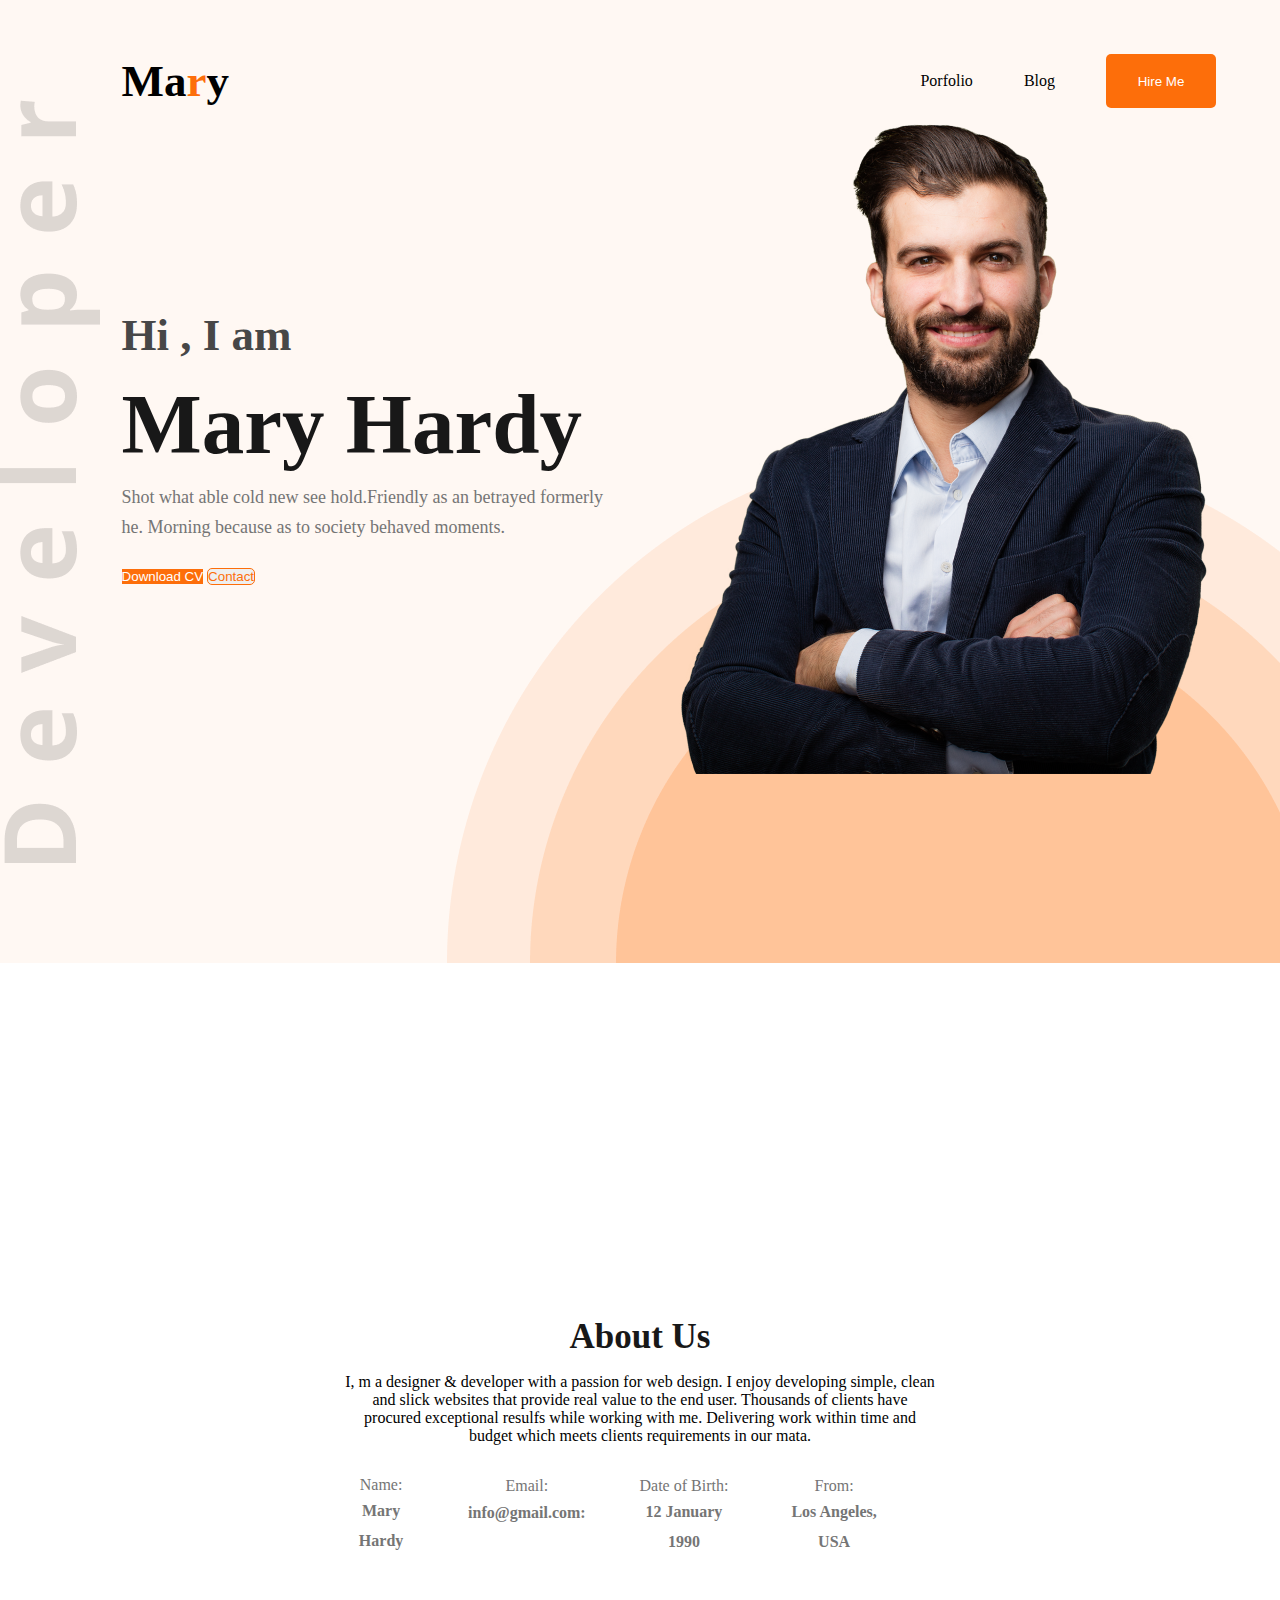
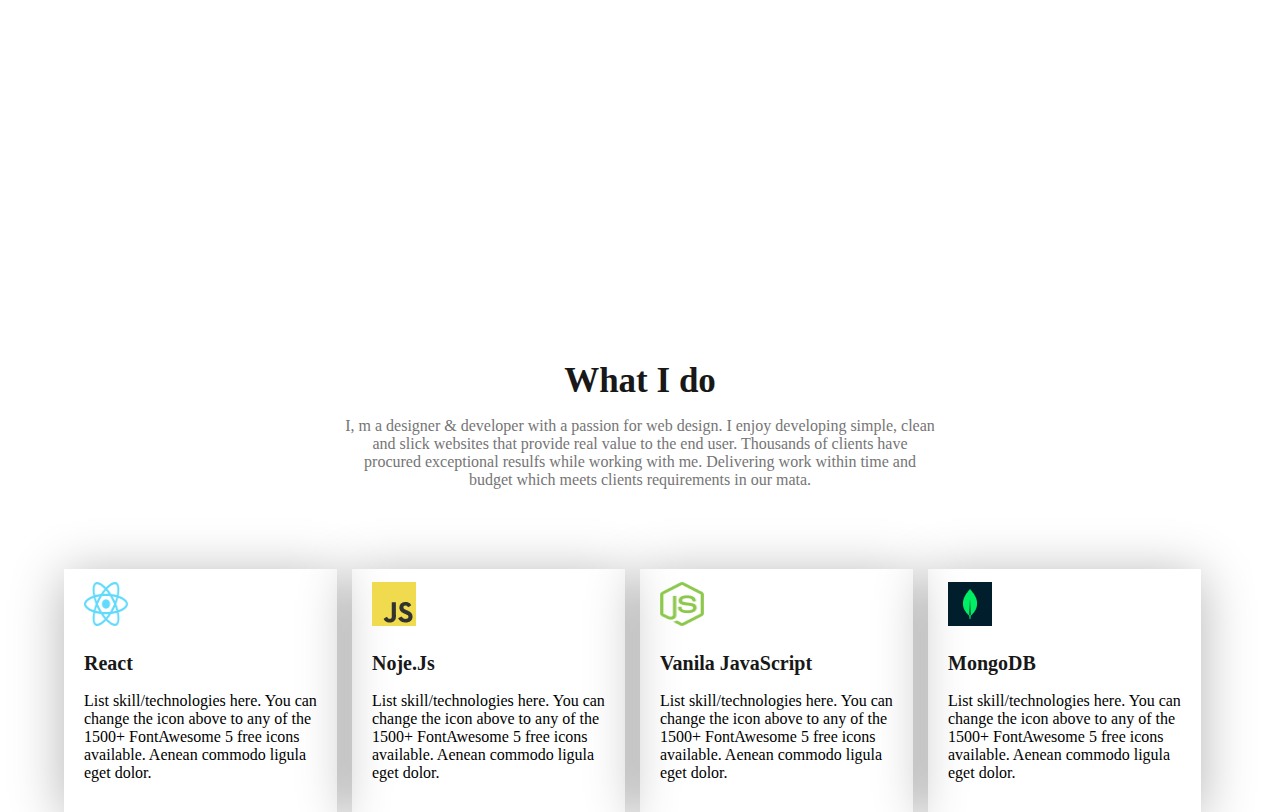
==== Developer_portfolio/index.html @ 8cbf81a9 "samia" ====
<!DOCTYPE html>
<html lang="en">
<head>
    <meta charset="UTF-8">
    <meta http-equiv="X-UA-Compatible" content="IE=edge">
    <meta name="viewport" content="width=device-width, initial-scale=1.0">
    <title>Developer Portfolio</title>
    <link href="https://cdn.jsdelivr.net/npm/bootstrap@5.0.2/dist/css/bootstrap.min.css" rel="stylesheet" integrity="sha384-EVSTQN3/azprG1Anm3QDgpJLIm9Nao0Yz1ztcQTwFspd3yD65VohhpuuCOmLASjC" crossorigin="anonymous">
    <link rel="stylesheet" href="https://cdnjs.cloudflare.com/ajax/libs/font-awesome/6.2.1/css/all.min.css" integrity="sha512-MV7K8+y+gLIBoVD59lQIYicR65iaqukzvf/nwasF0nqhPay5w/9lJmVM2hMDcnK1OnMGCdVK+iQrJ7lzPJQd1w==" crossorigin="anonymous" referrerpolicy="no-referrer" />
    <link rel="stylesheet" href="style.css">
</head>
<body>
    <header>
        
        <div class="container">
        <nav>
            <h2 class="header-title">Ma<span class="text-color">r</span>y</h2>
            <ul class="nav">
                <li>Porfolio</li>
                <li>Blog</li>
                <li><button class="baton">Hire Me</button></li>
            </ul>
        </nav>
    <div class="banner">
        <div class="banner-part1">
<h2 class="header2">Hi , I am</h2>
<h1 class="header1">Mary Hardy</h1>
<p>Shot what able cold new see hold.Friendly as an betrayed formerly <br>he. Morning because as to society behaved moments.</p>
<button class="btn btn1 btn-lg me-2"type="button"><i class="fa-solid fa-download me-2"></i>Download CV</button>
<button class="btn btn2 btn-lg"type="button"><i class="fa-solid fa-phone me-2"></i>Contact</button>

        </div>
        <div class="banner-part2">
            <img src="images/hardy.png"class="img-fluid" alt="hardy">
        </div>
    </div>
    
    </div>
    </header>
    <main>
        <section id="about">
            <div class="container about">
                <h2 class="section-title">About Us</h2>
                <p>I, m a designer & developer with a passion for web design. I enjoy developing simple, clean and slick websites that provide real value to the end user. Thousands of clients have procured exceptional resulfs while working with me. Delivering work within time and budget which meets clients requirements in our mata.</p>

            <div class="admin">
                <div class="sub-ad1">
                    <p class="name">Name:</p>
                    <p class="dec">Mary Hardy</p>
                </div>
                <div class="sub-ad1">
                    <p class="name">Email:</p>
                    <p class="dec">info@gmail.com:</p>
                </div>
                <div class="sub-ad1">
                    <p class="name">Date of Birth:</p>
                    <p class="dec">12 January 1990</p>
                </div>
                <div class="sub-ad1">
                    <p class="name">From:</p>
                    <p class="dec">
                        Los Angeles, USA</p>
                </div>
            </div>
            </div>
        </section>
        <section id="about2">
            <div class="container  about2">
                <h2 class="section-title">What I do</h2>
                <p>I, m a designer & developer with a passion for web design. I enjoy developing simple, clean and slick websites that provide real value to the end user. Thousands of clients have procured exceptional resulfs while working with me. Delivering work within time and budget which meets clients requirements in our mata.</p>

            </div>
        </section>

        <section id="skill">
            <div class="container skill">
                <div class="skill-part">
                    <img src="images/icons/react.png" class="skill-img" alt="icon">
                    <h4 class="skill-header">React</h4>
                    <p class="skill-des">List skill/technologies
                        here. You can change the
                        icon above to any of the
                        1500+ FontAwesome 5
                        free icons available.
                        Aenean commodo ligula
                        eget dolor.</p>
                </div>
                <div class="skill-part">
                    <img src="images/icons/js.png" class="skill-img" alt="icon">
                    <h4 class="skill-header">Noje.Js </h4>
                    <p class="skill-des">List skill/technologies here. You can change the icon above to any of the 1500+ FontAwesome 5 free icons available. Aenean commodo ligula eget dolor.</p>
                </div>
                <div class="skill-part">
                    <img src="images/icons/nodejs.png" class="skill-img" alt="icon">
                    <h4 class="skill-header">Vanila JavaScript</h4>
                    <p class="skill-des">List skill/technologies
                        here. You can change the
                        icon above to any of the
                        1500+ FontAwesome 5
                        free icons available.
                        Aenean commodo ligula
                        eget dolor.</p>
                </div>
                <div class="skill-part">
                    <img src="images/icons/mongo.png" class="skill-img" alt="icon">
                    <h4 class="skill-header">MongoDB</h4>
                    <p class="skill-des">List skill/technologies here. You can change the icon above to any of the 1500+ FontAwesome 5 free icons available. Aenean commodo ligula eget dolor.</p>
                </div>
            </div>
        </section>
    </main>
    
</body>
</html>
---- Developer_portfolio/style.css ----
*{
    margin:0;
    padding:0;
    box-sizing: border-box;
}
header{
    width: 100%;
    height:107vh;
    background-color:  #FFF8F3;;
    background-image: url('images/header_bg.png'),url('images/developer.png');
    background-repeat: no-repeat;
    background-position: bottom right,left;
}
.header-title{
    margin-top:51px;
font-family: 'Open Sans';
font-style: normal;
font-weight: 800;
font-size: 45px;
line-height: 61px;
margin-left:5%;
}
nav{
    display: flex;
    justify-content: space-between;
   
}
.text-color{
    color:#FD6E0A;
}
ul.nav{
display: flex;
margin-top: 50px;
align-items: center;
}
ul.nav li{
list-style: none;
margin-left:51px;
}
.container{
    width:90%;
    margin:auto;
}
.baton{
    height:54px;
    width:110px;
    color:white;
    background-color: #FD6E0A;
    border-radius: 5px;
    border:0;
    outline: none;
}
.header{
    background-image: url('');
}
.banner{
    display: flex;
    justify-content: space-between;
    align-items: center;
}
.header2{
    
font-family: 'Open Sans';
font-style: normal;
font-weight: 600;
font-size: 45px;
line-height: 61px;

color: #474747;
}
.header1{
   
font-family: 'Open Sans';
font-style: normal;
font-weight: 700;
font-size: 85px;
line-height: 116px;

color: #181818; 
}
.banner p{
    
font-family: 'Open Sans';
font-style: normal;
font-weight: 400;
font-size: 18px;
line-height: 30px;
margin-bottom:5%;
color: #757575;
}
.banner{
    margin-left:5%;
}
.banner-part2 img{
    max-height: 100%;
    margin-top: -14px!important;
}
.btn1{
    color:white;
    background-color: #FD6E0A;
    border:0;
    outline: none!important;
    box-shadow: none!important;
}
.btn2{
    border: 1px solid #FD6E0A;
border-radius: 5px;
color:#FD6E0A;
}
#about{
    margin:250px 200px;
    
}
h2.section-title{
    font-family: 'Open Sans';
font-style: normal;
font-weight: 700;
font-size: 35px;
line-height: 48px;

/* identical to box height */
text-align: center;

/* Dark 01 */
color: #181818;
}
#about p{
    margin-top:2%;
}
.admin{
    display: flex;
    justify-content: center;
    margin-top:30px;
}
.sub-ad1{
   margin-right: 50px;
}
p.name{
    color:#757575;
}
p.dec{
    font-family: 'Open Sans';
    font-style: normal;
    font-weight: bold;
    font-size: 16px;
    line-height: 30px;
    
    /* or 150% */
    text-align: center;
    
    /* Dark 03 */
    color:#757575;
}
.about{
    
    padding:100px 100px;
     text-align: center;
 }
.about2{
    
   padding:50px 100px 40px;
    text-align: center;
}
#about2{
    margin:40px 200px;
    
}
h2.section-title{
    font-family: 'Open Sans';
font-style: normal;
font-weight: 700;
font-size: 35px;
line-height: 48px;

/* identical to box height */
text-align: center;
color: #181818;
/* Dark 01 */

}
#about2 p{
    margin-top:2%;
    color:#757575;
}

.skill-img{
    height:44px;
    width:44px;
  margin:5% 20px 0;

}
h4.skill-header{
    
font-family: 'Open Sans';
font-style: normal;
font-weight: 700;
font-size: 20px;
line-height: 27px;
color: #181818;
padding:20px 20px 10px 20px
}
.skill{
    display: flex;
    justify-content: space-between;
  
  
   
}
.skill-part{
    margin-right: 15px;
    box-shadow: 0px 6px 50px rgba(0, 0, 0, 0.3);
}
p.skill-des{
    padding:5px 20px 30px 20px
}
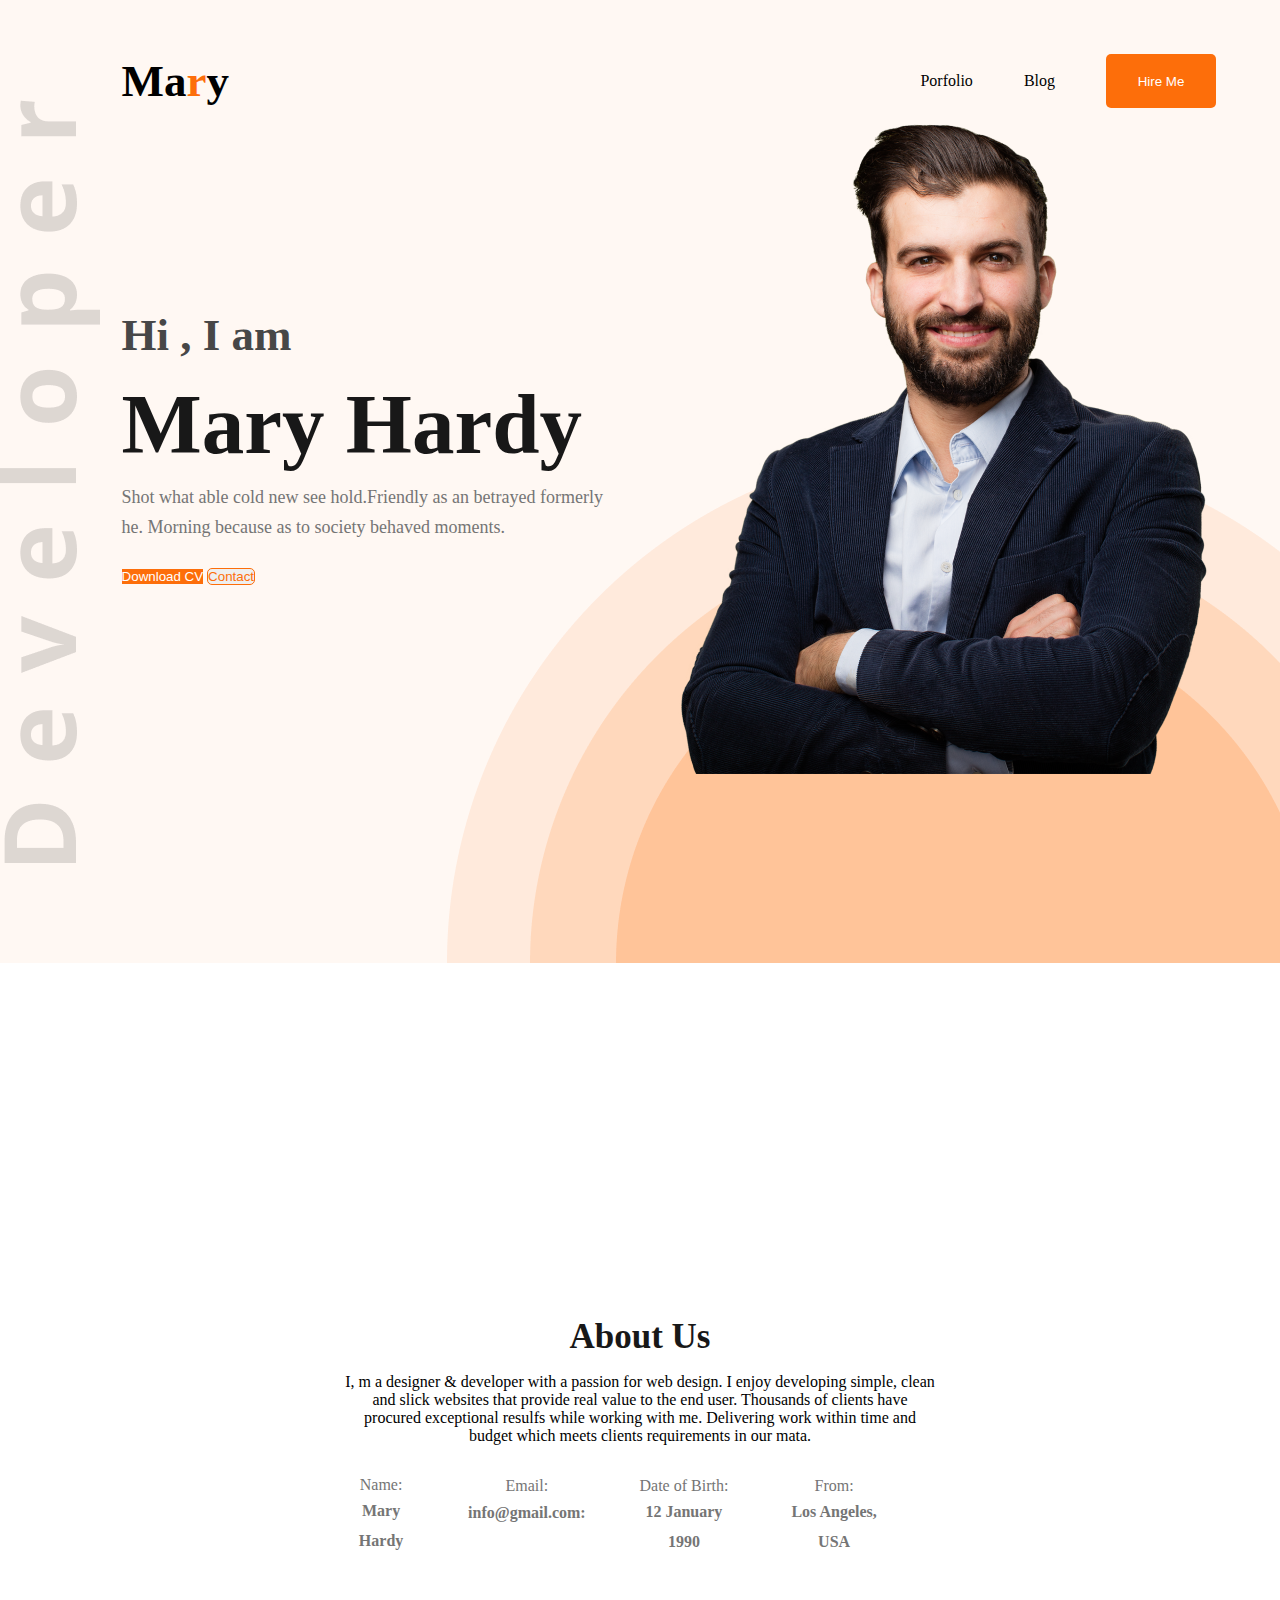
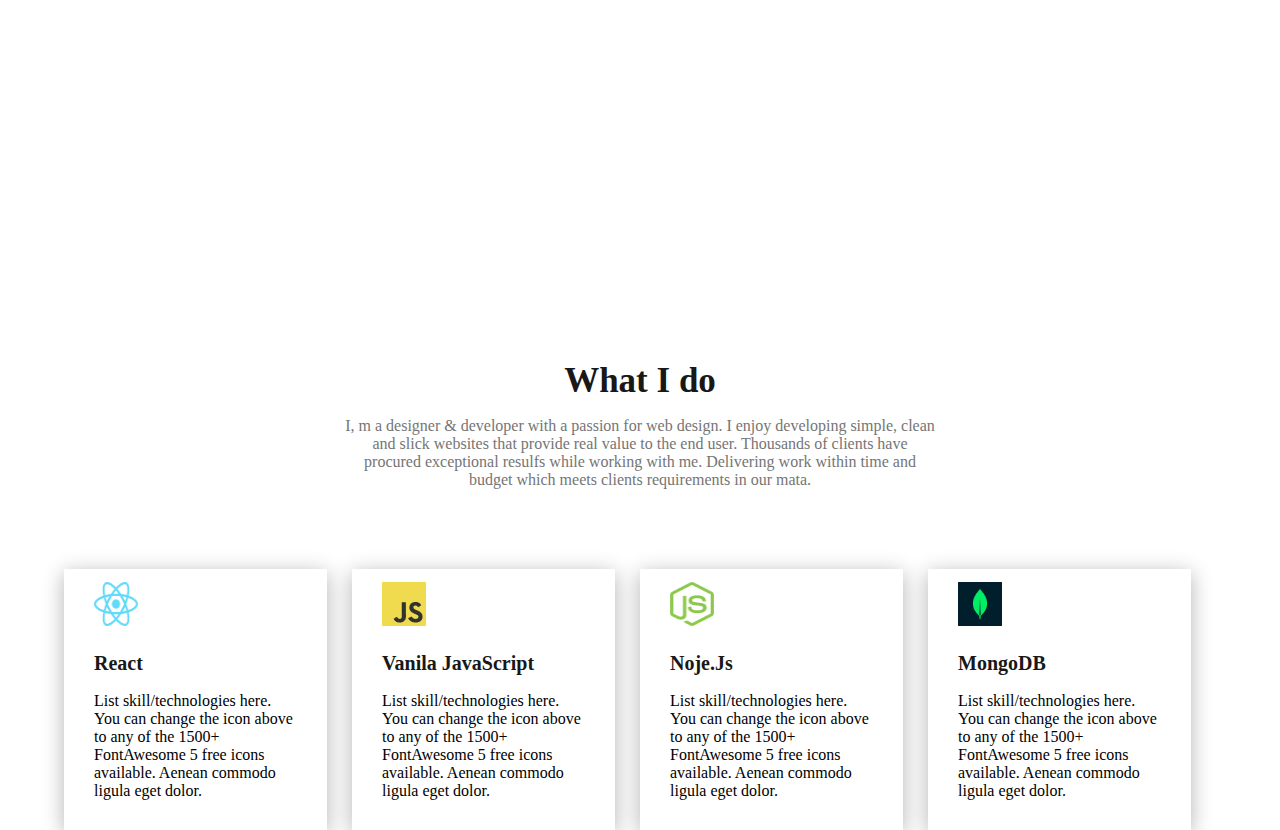
==== commit caba1cae: "sadia" ====
--- a/Developer_portfolio/index.html
+++ b/Developer_portfolio/index.html
@@ -87,12 +87,12 @@
                 </div>
                 <div class="skill-part">
                     <img src="images/icons/js.png" class="skill-img" alt="icon">
-                    <h4 class="skill-header">Noje.Js </h4>
+                    <h4 class="skill-header"> Vanila JavaScript</h4>
                     <p class="skill-des">List skill/technologies here. You can change the icon above to any of the 1500+ FontAwesome 5 free icons available. Aenean commodo ligula eget dolor.</p>
                 </div>
                 <div class="skill-part">
                     <img src="images/icons/nodejs.png" class="skill-img" alt="icon">
-                    <h4 class="skill-header">Vanila JavaScript</h4>
+                    <h4 class="skill-header">Noje.Js</h4>
                     <p class="skill-des">List skill/technologies
                         here. You can change the
                         icon above to any of the
--- a/Developer_portfolio/style.css
+++ b/Developer_portfolio/style.css
@@ -186,7 +186,7 @@
 .skill-img{
     height:44px;
     width:44px;
-  margin:5% 20px 0;
+  margin:5% 30px 0;
 
 }
 h4.skill-header{
@@ -197,7 +197,7 @@
 font-size: 20px;
 line-height: 27px;
 color: #181818;
-padding:20px 20px 10px 20px
+padding:20px 30px 10px 30px
 }
 .skill{
     display: flex;
@@ -207,9 +207,9 @@
    
 }
 .skill-part{
-    margin-right: 15px;
-    box-shadow: 0px 6px 50px rgba(0, 0, 0, 0.3);
+    margin-right: 25px;
+    box-shadow: 0px 4px 20px rgba(0, 0, 0, 0.3);
 }
 p.skill-des{
-    padding:5px 20px 30px 20px
+    padding:5px 30px 30px 30px;
 }